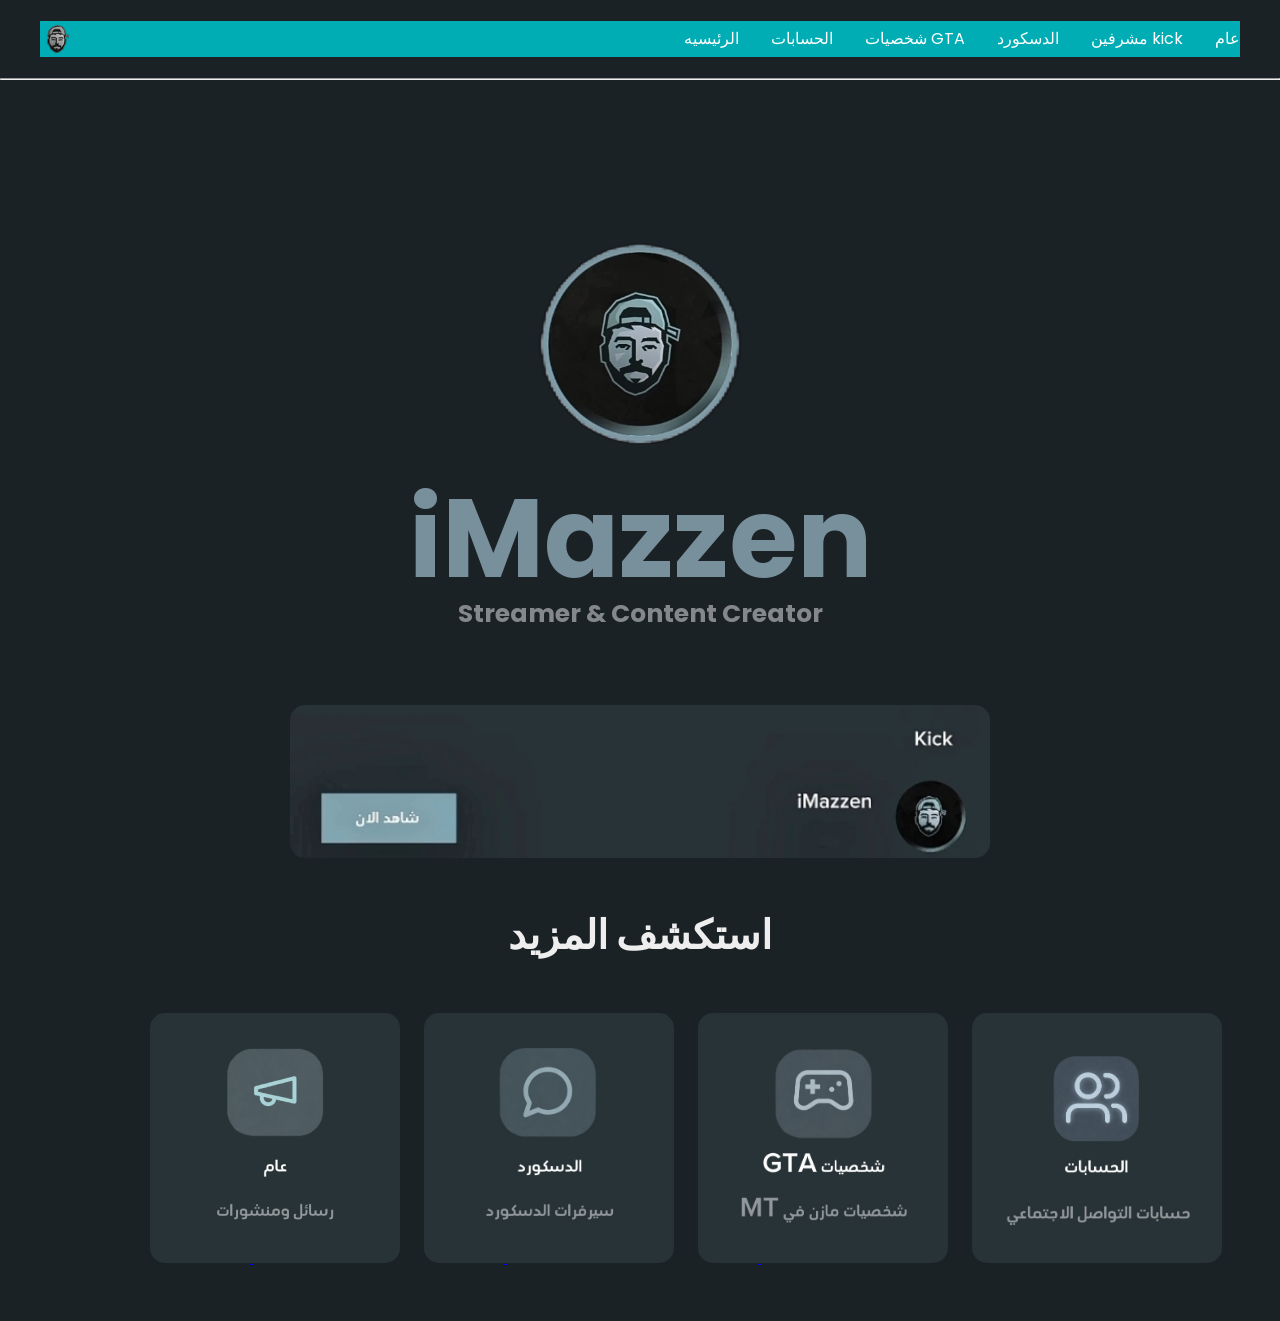
==== index.html @ 62f87ae2 "Add files via upload" ====
<!DOCTYPE html>
<html lang="en">
  <head>
    <meta charset="UTF-8" />
    <meta name="viewport" content="width=device-width, initial-scale=1.0" />
    <link rel="stylesheet" href="styles.css" />
    <title>iMazzen</title>
  </head>
  <body>
    <div class="container"></div>
    <header>
      <img src="images/hh.png" alt="MusaabK99 logo" />
      <nav class="navigation">
        <ul>
          <li><a href="index.html">الرئيسيه</a></li>
          <li><a href="mk.html">الحسابات</a></li>
          <li><a href="contactMe.html">شخصيات GTA</a></li>
          <li><a href="Des.html">الدسكورد</a></li>
          <li><a href="Mod.html">مشرفين kick</a></li>
          <li><a href="Aam.html">عام</a></li>
        </ul>
      </nav>
    </header>
    <hr />

   <section class="main" id="min">
        <div>
            <h2><br><span></span></h2>
            <h1 class="ii">iMazzen</h1>
            <h2 class="vv">Streamer & Content Creator</h2>
            <h3 class="ff">استكشف المزيد</h3>
            <img src="images/23.png" alt="hjn" class="rr">
            <div class="oo"></div>
            <a href="#projects" class="main-btn"></a>
            <div class="social-icons">
                <a href="#"><i class="fab fa-linkedin"></i></a>
                <a href="#"><i class="fab fa-twitter"></i></a>
                <a href="#"><i class="fab fa-nstagram"></i></a>
                <a href="#"><i class="fab fa-youtube"></i></a>
            </div>
        </div>
    </section>
<body style="height: 1300px;">
<section class="mm">
 <a href="https://kick.com/imazzen">
<img src="images/ty.jpg" alt="hhj" class="yu">
 </a>
<section class="ggg"></section>
 <a href="Aam.html">
<img src="images/i1.jpg" alt="hh" width="300" class="tu">
 </a>
   


  <a href="Des.html">
<img src="images/YY.jpg" alt="hh" width="300" class="RF" >
 </a>
   
  <a href="contactMe.html">
<img src="images/YT.jpg" alt="hh" width="300" class="TW">
 </a>

 <a href="mk.html">
<img src="images/قب.jpg" alt="hh" width="300" class="GG">
 </a>
  </section>
---- styles.css ----
@import url("https://fonts.googleapis.com/css2?family=Poppins:wght@700&display=swap");

* {
  margin: 0;
  padding: 0;
  box-sizing: border-box;
  font-family: "Poppins", serif;

}


.u5 {
   position: absolute;
  top: 888;
  left: 80%;
  transform: translateX(-50%);
  max-width: 100%;
  height: auto;
 margin-top: 5px;
  min-height: vh;
 top: 300px;
    height: auto;
    width: 400px;
    justify-content: flex-end;
}
.u5 {
  border-radius: 15px;
  transition: 0.3s;
}
.u5:hover{
  box-shadow: 0 0 15px #648ea3, 0 0 30px #6b9cb4;
}

.uu {
  position: absolute;
  top: 888;
  left: 50%;
  transform: translateX(-50%);
  max-width: 100%;
  height: auto;
 margin-top: 5px;
  min-height: vh;
 top: 300px;
    height: auto;
    width: 650px;
    left: 990px;
}
.uu {
  border-radius: 15px;
  transition: 0.3s;
}
.uu:hover{
  box-shadow: 0 0 15px #648ea3, 0 0 30px #6b9cb4;
}
.h51 {
  position: absolute;
  top: 888;
  left: 50%;
  transform: translateX(-50%);
  max-width: 100%;
  height: auto;
 margin-top: 5px;
  min-height: vh;
 top: 610px;
    height: auto;
    width: 400px;
    left: 250px;
}
.h51 {
  border-radius: 15px;
  transition: 0.3s;
}
.h51:hover{
  box-shadow: 0 0 15px #648ea3, 0 0 30px #6b9cb4;
}

.h81 {
  position: absolute;
  top: 888;
  left: 50%;
  transform: translateX(-50%);
  max-width: 100%;
  height: auto;
 margin-top: 5px;
  min-height: vh;
 top: 490px;
    height: auto;
    width: 400px;
    left: 250px;
}
.h81 {
  border-radius: 15px;
  transition: 0.3s;
}
.h81:hover{
  box-shadow: 0 0 15px #648ea3, 0 0 30px #6b9cb4;
}

.h41 {
  position: absolute;
  top: 888;
  left: 50%;
  transform: translateX(-50%);
  max-width: 100%;
  height: auto;
 margin-top: 5px;
  min-height: vh;
 top: 490px;
    height: auto;
    width: 400px;
    left: 675px;
}
.h41 {
  border-radius: 15px;
  transition: 0.3s;
}
.h41:hover{
  box-shadow: 0 0 15px #648ea3, 0 0 30px #6b9cb4;
}
.h101 {
  position: absolute;
  top: 888;
  left: 50%;
  transform: translateX(-50%);
  max-width: 100%;
  height: auto;
 margin-top: 5px;
  min-height: vh;
 top: 490px;
    height: auto;
    width: 400px;
    left: 1100px;
}
.h101 {
  border-radius: 15px;
  transition: 0.3s;
}
.h101:hover{
  box-shadow: 0 0 15px #648ea3, 0 0 30px #6b9cb4;
}
.h91 {
  position: absolute;
  top: 888;
  left: 50%;
  transform: translateX(-50%);
  max-width: 100%;
  height: auto;
 margin-top: 5px;
  min-height: vh;
 top: 250px;
    height: auto;
    width: 400px;
    left: 675px;
    
}
.h91 {
  border-radius: 15px;
  transition: 0.3s;
}
.h91:hover{
  box-shadow: 0 0 15px #648ea3, 0 0 30px #6b9cb4;
}


.h71 {
  position: absolute;
  top: 888;
  left: 50%;
  transform: translateX(-50%);
  max-width: 100%;
  height: auto;
 margin-top: 5px;
  min-height: vh;
 top: 370px;
    height: auto;
    width: 400px;
    left: 1100px;
}
.h71 {
  border-radius: 15px;
  transition: 0.3s;
}
.h71:hover{
  box-shadow: 0 0 15px #648ea3, 0 0 30px #6b9cb4;
}
.h61 {
  position: absolute;
  top: 888;
  left: 50%;
  transform: translateX(-50%);
  max-width: 100%;
  height: auto;
 margin-top: 5px;
  min-height: vh;
 top: 250px;
    height: auto;
    width: 400px;
    left: 1100px;
}
.h61 {
  border-radius: 15px;
  transition: 0.3s;
}
.h61:hover{
  box-shadow: 0 0 15px #648ea3, 0 0 30px #6b9cb4;
}

.h31 {
  position: absolute;
  top: 888;
  left: 50%;
  transform: translateX(-50%);
  max-width: 100%;
  height: auto;
 margin-top: 5px;
  min-height: vh;
 top: 370px;
    height: auto;
    width: 400px;
    left: 250px;
}
.h31 {
  border-radius: 15px;
  transition: 0.3s;
}
.h31:hover{
  box-shadow: 0 0 15px #648ea3, 0 0 30px #6b9cb4;
}


.h21 {
  position: absolute;
  top: 888;
  left: 50%;
  transform: translateX(-50%);
  max-width: 100%;
  height: auto;
 margin-top: 5px;
  min-height: vh;
 top: 370px;
    height: auto;
    width: 400px;
    left: 675px;
}
.h21 {
  border-radius: 15px;
  transition: 0.3s;
}
.h21:hover{
  box-shadow: 0 0 15px #648ea3, 0 0 30px #6b9cb4;
}

.h11 {
  position: absolute;
  top: 888;
  left: 50%;
  transform: translateX(-50%);
  max-width: 100%;
  height: auto;
 margin-top: 5px;
  min-height: vh;
 top:250px;
    height: auto;
    width: 400px;
    left: 250px;
    
}
.h11 {
  border-radius: 15px;
  transition: 0.3s;
}
.h11:hover{
  box-shadow: 0 0 15px #648ea3, 0 0 30px #6b9cb4;
}

.RF {
  max-width: 100%;
  height: auto;
 margin: 0 auto;
  min-height: vh;
    height: auto;
    width: 250px;
   transform: translateX(170px);

  
    
}
.RF {
  border-radius: 15px;
  transition: 0.3s;
}
.RF:hover{
  box-shadow: 0 0 15px #648ea3, 0 0 30px #6b9cb4;
}
.ggg {
  display: flex;
  flex-direction: column;
  align-items: center;
  gap: 20px;
}
.GG {
 max-width: 100%;
  height: auto;
 margin: 0 auto;
  min-height: vh;
    height: auto;
    width: 250px;
   transform: translateX(210px);
   margin-top: 880px;

  
}
.GG {
  border-radius: 15px;
  transition: 0.3s;
}
.GG:hover{
  box-shadow: 0 0 15px #648ea3, 0 0 30px #6b9cb4;
}

.TW {
   max-width: 100%;
  height: auto;
 margin: 0 auto;
  min-height: vh;

    height: auto;
    width: 250px;
   transform: translateX(190px);


}
.TW {
  border-radius: 15px;
  transition: 0.3s;
}
.TW:hover{
  box-shadow: 0 0 15px #648ea3, 0 0 30px #6b9cb4;
}
.tu {
 max-width: 100%;
  height: auto;
 margin: 0 auto;
  min-height: vh;
    height: auto;
    width: 250px;
   transform: translateX(150px);

  
}
.tu {
  border-radius: 15px;
  transition: 0.3s;
}
.tu:hover{
  box-shadow: 0 0 15px #648ea3, 0 0 30px #6b9cb4;
}
.yu {
  border-radius: 15px;
  transition: 0.3s;
}
.yu:hover{
  box-shadow: 0 0 15px #648ea3, 0 0 30px #6b9cb4;
}
.card {
  background: #000000b4;
  padding: -222px;
  border-radius: -666px;
  text-align: center;
  width: 900px;
}
.logo {
width: 90px;
height: 90px ;
border-radius: 15px;
margin-bottom: 20px;
}
h2 {
  color: #fafafa;
  font-size: 22px;
  margin-bottom: 20px;
}
.watch {
background: linear-gradient(45deg,#4400ff00,#6f8185);
padding: 12px 30px;
border-radius: 12px;
color: white;
transition-duration: none;
font-style: 16px;
display: inline-block;
transition: 0.3s;
}
.hero{
  background: url(images/77.jpg) no-repeat;
  background-size: cover;
}
body {
  background-color: #1B2226;
}
.rr{
  position: absolute;
  top: 148px;
  left: 50%;
  transform: translateX(-50%);
  max-width: 100%;
  height: auto;
}
.yu {
  position: absolute;
  top: 888;
  left: 50%;
  transform: translateX(-50%);
  max-width: 100%;
  height: auto;
 margin-top: 5px;
  min-height: vh;
 top: 700px;
    height: auto;
    width: 700px;
}
.vv {
  color: #eeeeee81;
 position: absolute;
  top: 888;
  left: 50%;
  transform: translateX(-50%);
  max-width: 100%;
  height: auto;
 margin-top: 5px;
  min-height: vh;
 top: 590px;
    height: auto;
    width: px;
    font-size: 25px;
}
.y2 {
  
  color: #eeeeeede;
 position: absolute;
  top: 888;
  left: 50%;
  transform: translateX(-50%);
  max-width: 100%;
  height: auto;
 margin-top: 5px;
  min-height: vh;
 top: 190px;
    height: auto;
    
    font-size: 25px;
}
.y1 {
 color: #78909c;
 position: absolute;
  top: 888;
  left: 50%;
  transform: translateX(-50%);
  max-width: 100%;
  height: auto;
 margin-top: 5px;
  min-height: vh;
 top: 90px;
    height: auto;
    
    font-size: 80px;
}
.ff {
 color: #eeeeee;
 position: absolute;
  top: 888;
  left: 50%;
  transform: translateX(-50%);
  max-width: 100%;
  height: auto;
 margin-top: 5px;
  min-height: vh;
 top: 900px;
    height: auto;
    width: px;
    font-size: 40px;
}
.ii {
  color: #78909c;
 position: absolute;
  top: 888;
  left: 50%;
  transform: translateX(-50%);
  max-width: 100%;
  height: auto;
 margin-top: 5px;
  min-height: vh;
 top: 450px;
    height: auto;
    width: px;
    font-size: 111px;
}
.rr{
  position: absolute;
  top: 148px;
  left: 50%;
  transform: translateX(-50%);
  max-width: 100%;
  height: auto;

}
.rt {
  margin-top: -1240px;
  color: #eeeeee;
  top: 50%;
  left: 50%;
 
  position: relative;
}
.Aam.html {
  width:400px;
}

header {
  background-color: #00adb5;
 display: flex;
 justify-content: space-between;
 align-items: center;
 margin: 1.3rem auto;
 max-width: 1200px;
 z-index: 999;
 
}
 
 
.navigation ul {
    display: flex;
    list-style-type: none;
    gap: 2rem;
  display: flex;
  list-style-type: none;
  gap: 2rem;

}

.navigation a {
    text-decoration: none;
    color: #ffffff;
  text-decoration: none;
  color: #ffffff;

}

.navigation a:hover{
    color: #6b9cb4;
.navigation a:hover{
    color: #6b9cb4;
    {

.rr {
 margin-top: 5px;
  min-height: vh;
 top: 20px;
    height: auto;
    width: 1200px;
}
.main {
  
   
    
   
    display: flex;
    align-items: center;
  
    background-size: cover;
    
    background-attachment: fixed;
}

.navigation {
  position: fixed;
  top: 0;
  left: 0;
  width: 100%;
  background-color: #111;
  padding: 12px 0;
  z-index: 999;
  }
 
header {
  background-color: #00adb5;
  display: flex;
  justify-content: space-between;
  align-items: center;
  margin: 2rem auto;
  max-width: 1200px;
}
.navigation ul {
  display: flex;
  list-style-type: none;
  gap: 2rem;
}

.navigation a {
  text-decoration: none;
  color: #ffffff;
}

.navigation a:hover {
  color: #78909c;
}

.hr {
  opacity: 10%;
}

.hero {
  display: flex;
  justify-content: space-between;
  align-items: center;
  margin: 5rem auto;
  max-width: 1200px;
}
.arrow {
  position: absolute;
  transform: translateX(-5.5rem) translateY(1.5rem);
}

.heroSub {
  display: flex;
  flex-direction: column;
  gap: 0.5rem;
}

.name {
  font-size: 3rem;
  color: #eeeeee;
}

.title {
  font-size: 4rem;
  color: #00adb5;
}
.heroBtns {
  display: flex;
  gap: 1rem;
  margin-top: 1.5rem;
}
.hireMe {
  background-color: #00adb5;
  color: #eeeeee;
  border-radius: 24px;
  text-decoration: none;
  padding: 0.5rem 1.5rem;
  text-shadow: 0px 4px 4px rgba(0, 0, 0, 0.5);
}
.cv {
  background-color: rgba(57, 62, 70, 0.75);
  color: #eeeeee;
  border-radius: 24px;
  text-decoration: none;
  padding: 0.5rem 1.5rem;
  text-shadow: 0px 4px 4px rgba(0, 0, 0, 0.5);
  display: flex;
  align-items: center;
  gap: 0.5rem;
  backdrop-filter: blur(4px);
}

.aboutMe {
  display: flex;
  justify-content: space-between;
  align-items: center;
  margin: 5rem auto;
  max-width: 1200px;
  gap: 10rem;
}
.textContainer {
  display: flex;
  flex-direction: column;
}
.textTitle {
  display: flex;
  align-items: center;
  gap: 5px;
  font-size: 2rem;
}
.aboutName {
  color: #eeeeee;
}
.aboutTitle {
  color: #00adb5;
}
.aboutMeParagraf {
  text-align: justify;
  color: rgba(238, 238, 238, 0.75);
}

.works {
  background-image: url("assets/svg/background.svg");
  padding: 10rem 10rem;
  margin: 5rem 0rem;
}
.worksContainer {
  display: flex;
  flex-direction: column;
  justify-content: space-around;
  align-items: left;
  margin: 5rem auto;
  max-width: 1200px;
}

.projectTitle {
  display: flex;
  align-items: center;
  justify-content: left;
  gap: 5px;
  font-size: 2rem;
}
.works ul {
  display: flex;
  list-style-type: none;
  align-items: center;
  justify-content: space-between;
}
.works li {
  border-radius: 16px;
  background-color: rgba(57, 62, 70, 0.5);
  backdrop-filter: blur(4px);
  padding: 1rem 4rem;
}
.works li img {
  width: 200px;
  height: 200px;
  object-fit: contain;
  transition: transform 0.2s;
}
.works li :hover {
  transform: scale(1.5);
}

.contactContainer {
  display: flex;
  flex-direction: column;
  align-items: center;
  justify-content: space-around;
  gap: 2rem;
  margin: 2rem auto;
  max-width: 1200px;
}
.contactTitle {
  display: flex;
  align-items: center;
  justify-content: center;
  gap: 5px;
  margin-bottom: 10px;
  font-size: 2rem;
}
.contact {
  display: flex;
  align-items: center;
  justify-content: center;
  margin-right: 5rem;
  gap: 20rem;
}
.contact h3,
.contact a {
  color: #eeeeee;
  text-decoration: none;
}
.emailAndPhone {
  display: flex;
  align-items: center;
  justify-content: center;
  gap: 5px;
}

.socialMedia {
  display: flex;
  align-items: center;
  justify-content: center;
  gap: 3rem;
}
.socialMedia a {
  display: flex;
  align-items: center;
  justify-content: center;
  border-radius: 50px;
  background-color: rgba(57, 62, 70, 0.5);
  backdrop-filter: blur(4px);
  padding: 1rem;
}
.socialMedia img {
  width: 24px;
  height: 24px;
}

footer {
  color: #eeeeee;
  padding: 2rem;
  text-align: center;
}


@media (max-width:1023px){


  .uu {
  position: absolute;
  top: 888;
  left: 100%;
  transform: translateX(-50%);
  max-width: 100%;
  height: auto;
 margin-top: 5px;
  min-height: vh;
 top: 300px;
    height: auto;
    width: 80px;
    left: 1111px;
}
.uu {
  border-radius: 15px;
  transition: 0.3s;
}
.uu:hover{
  box-shadow: 0 0 15px #648ea3, 0 0 30px #6b9cb4;
}

}
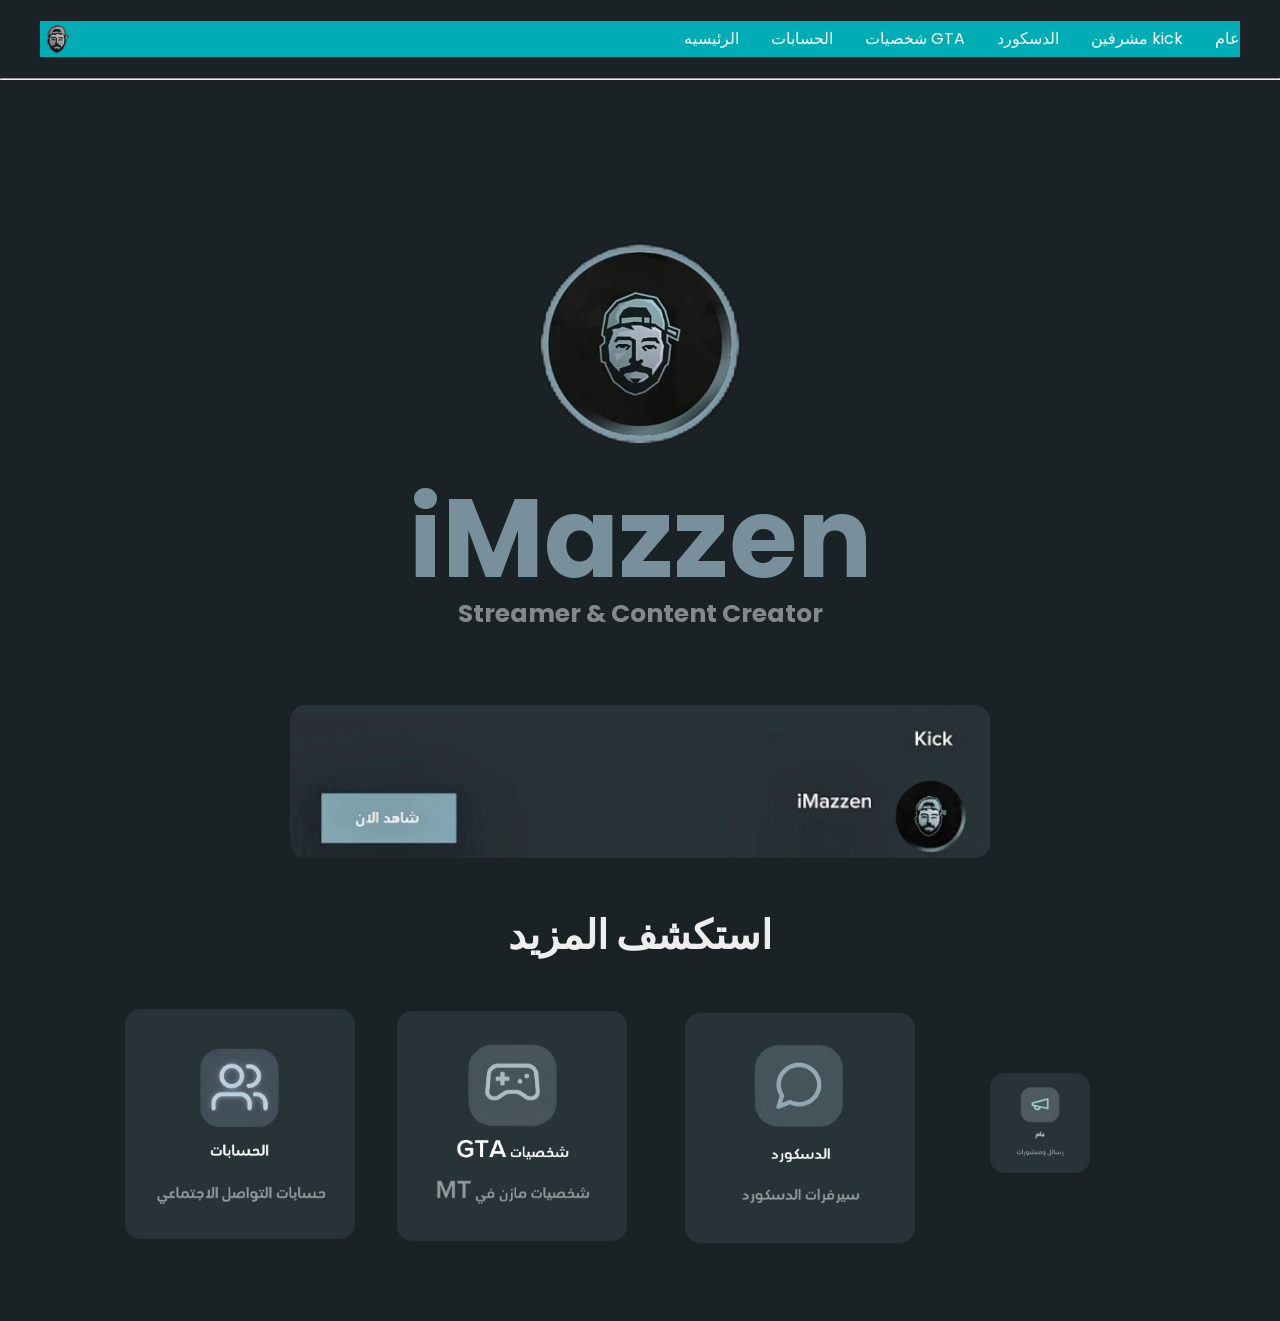
==== commit 4954eae1: "dfg" ====
--- a/index.html
+++ b/index.html
@@ -45,7 +45,7 @@
  <a href="https://kick.com/imazzen">
 <img src="images/ty.jpg" alt="hhj" class="yu">
  </a>
-<section class="ggg"></section>
+
  <a href="Aam.html">
 <img src="images/i1.jpg" alt="hh" width="300" class="tu">
  </a>
@@ -63,5 +63,5 @@
  <a href="mk.html">
 <img src="images/قب.jpg" alt="hh" width="300" class="GG">
  </a>
-  </section>
+
    
--- a/styles.css
+++ b/styles.css
@@ -274,16 +274,13 @@
 }
 
 .RF {
-  max-width: 100%;
-  height: auto;
- margin: 0 auto;
-  min-height: vh;
-    height: auto;
-    width: 250px;
-   transform: translateX(170px);
-
-  
-    
+ display: flex;
+ justify-content: space-between;
+ align-items: center;
+ margin: -70rem auto;
+ max-width: 500px;
+  width: 230px;
+  transform: translateX(10rem);
 }
 .RF {
   border-radius: 15px;
@@ -299,16 +296,13 @@
   gap: 20px;
 }
 .GG {
- max-width: 100%;
-  height: auto;
- margin: 0 auto;
-  min-height: vh;
-    height: auto;
-    width: 250px;
-   transform: translateX(210px);
-   margin-top: 880px;
-
-  
+ display: flex;
+ justify-content: space-between;
+ align-items: center;
+ margin: -70rem auto;
+ max-width: 500px;
+  width: 230px;
+  transform: translateX(-25rem);
 }
 .GG {
   border-radius: 15px;
@@ -319,15 +313,13 @@
 }
 
 .TW {
-   max-width: 100%;
-  height: auto;
- margin: 0 auto;
-  min-height: vh;
-
-    height: auto;
-    width: 250px;
-   transform: translateX(190px);
-
+  display: flex;
+ justify-content: space-between;
+ align-items: center;
+ margin: 55.5rem auto;
+ max-width: px;
+  width: 230px;
+  transform: translateX(-8rem);
 
 }
 .TW {
@@ -338,13 +330,13 @@
   box-shadow: 0 0 15px #648ea3, 0 0 30px #6b9cb4;
 }
 .tu {
- max-width: 100%;
-  height: auto;
- margin: 0 auto;
-  min-height: vh;
-    height: auto;
-    width: 250px;
-   transform: translateX(150px);
+ display: flex;
+ justify-content: space-between;
+ align-items: center;
+ margin: 60rem auto;
+ max-width: 100px;
+  width: 300px;
+  transform: translateX(25rem);
 
   
 }
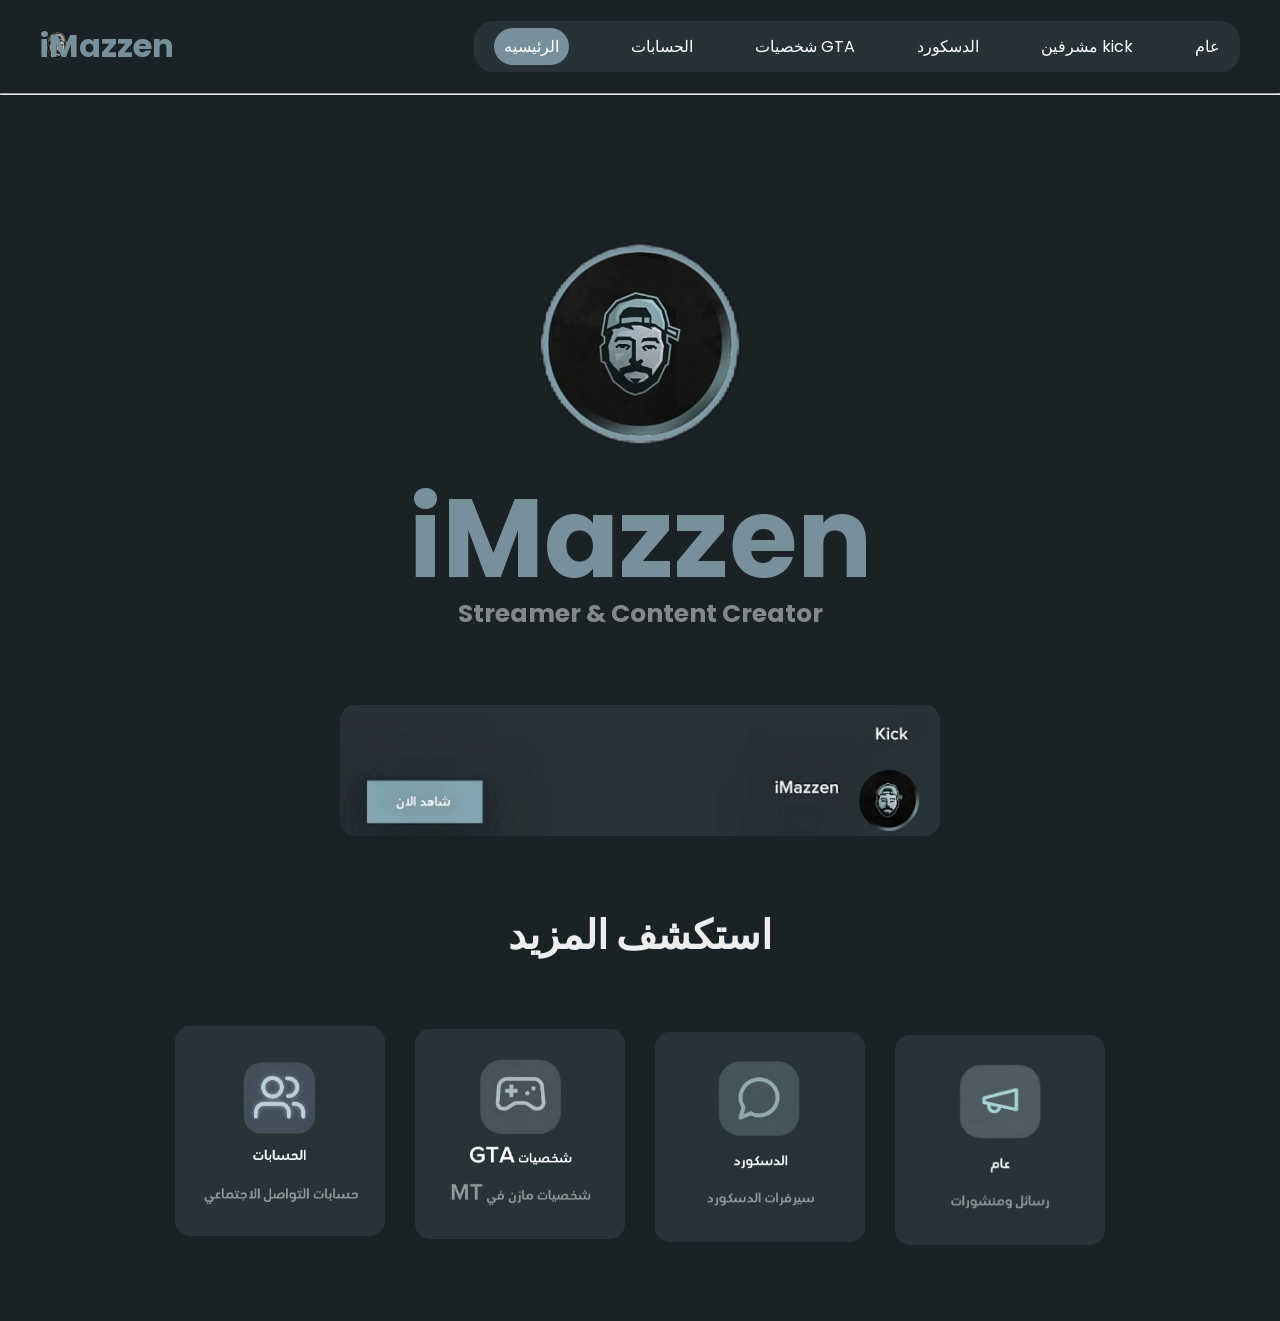
==== commit 2d24efaf: "Add files via upload" ====
--- a/index.html
+++ b/index.html
@@ -10,9 +10,11 @@
     <div class="container"></div>
     <header>
       <img src="images/hh.png" alt="MusaabK99 logo" />
+      <h1 class="ytt">iMazzen</h1>
+      
       <nav class="navigation">
         <ul>
-          <li><a href="index.html">الرئيسيه</a></li>
+          <li><a href ="index.html" class="active">الرئيسيه</a></li>
           <li><a href="mk.html">الحسابات</a></li>
           <li><a href="contactMe.html">شخصيات GTA</a></li>
           <li><a href="Des.html">الدسكورد</a></li>
--- a/styles.css
+++ b/styles.css
@@ -7,8 +7,55 @@
   font-family: "Poppins", serif;
 
 }
-
-
+.image-wrapper {
+  display: inline-block;
+  position: relative;
+  margin: 10px;
+}
+.ytt {
+color: #78909c;
+transform: translateX(-10.5rem);
+}
+
+nav {
+  display: flex;
+  gap: 0;
+  background-color: #263238;
+border-radius: 20px;
+overflow: hidden;
+padding: 7px 5px;
+}
+nav a:hover {
+  background-color: #78909c5e;
+  border-radius: 4px;
+   border-radius: 20px;
+    padding: 7px 10px;
+}
+ .active {
+  background-color: #78909c;
+  color: #00aaff;
+  border-radius: 20px;
+  padding: 7px 10px;
+}
+
+::-webkit-scrollbar {
+  width: 7px;
+}
+::-webkit-scrollbar-track {
+  background: #ffffff00;
+}
+header  ul li {
+  padding: 6px 15px;
+}
+header ul li a :hover{
+  background: #fff;
+  color: #ffffff;
+}
+
+::-webkit-scrollbar-thumb {
+  background: #78909c;
+  border-radius: 10px;
+}
 .u5 {
    position: absolute;
   top: 888;
@@ -32,18 +79,13 @@
 }
 
 .uu {
-  position: absolute;
-  top: 888;
-  left: 50%;
-  transform: translateX(-50%);
-  max-width: 100%;
-  height: auto;
- margin-top: 5px;
-  min-height: vh;
- top: 300px;
-    height: auto;
-    width: 650px;
-    left: 990px;
+ display: flex;
+ justify-content: space-between;
+ align-items: center;
+ margin: 12rem auto;
+ max-width: 750px;
+  width: 1500rem;
+ 
 }
 .uu {
   border-radius: 15px;
@@ -52,19 +94,35 @@
 .uu:hover{
   box-shadow: 0 0 15px #648ea3, 0 0 30px #6b9cb4;
 }
+
+.EE {
+ display: flex;
+ justify-content: space-between;
+ align-items: center;
+ margin: 12rem auto;
+ max-width: 400px;
+  width: 150rem;
+ 
+}
+.EE {
+  border-radius: 15px;
+  transition: 0.3s;
+}
+.EE:hover{
+  box-shadow: 0 0 15px #648ea3, 0 0 30px #6b9cb4;
+}
 .h51 {
-  position: absolute;
-  top: 888;
-  left: 50%;
-  transform: translateX(-50%);
-  max-width: 100%;
-  height: auto;
- margin-top: 5px;
-  min-height: vh;
- top: 610px;
-    height: auto;
-    width: 400px;
-    left: 250px;
+   position: absolute;
+  top: 888;
+  left: 250px;
+  transform: translateX(-27%);
+  max-width: 100%;
+  height: auto;
+ margin-top: 5px;
+  min-height: vh;
+ top: 630px;
+    height: auto;
+    width: 400px;
 }
 .h51 {
   border-radius: 15px;
@@ -75,18 +133,17 @@
 }
 
 .h81 {
-  position: absolute;
-  top: 888;
-  left: 50%;
-  transform: translateX(-50%);
-  max-width: 100%;
-  height: auto;
- margin-top: 5px;
-  min-height: vh;
- top: 490px;
-    height: auto;
-    width: 400px;
-    left: 250px;
+   position: absolute;
+  top: 888;
+  left: 250px;
+  transform: translateX(-27%);
+  max-width: 100%;
+  height: auto;
+ margin-top: 5px;
+  min-height: vh;
+ top: 510px;
+    height: auto;
+    width: 400px;
 }
 .h81 {
   border-radius: 15px;
@@ -97,18 +154,17 @@
 }
 
 .h41 {
-  position: absolute;
-  top: 888;
-  left: 50%;
-  transform: translateX(-50%);
-  max-width: 100%;
-  height: auto;
- margin-top: 5px;
-  min-height: vh;
- top: 490px;
-    height: auto;
-    width: 400px;
-    left: 675px;
+ position: absolute;
+  top: 888;
+  left: 50%;
+  transform: translateX(-50%);
+  max-width: 100%;
+  height: auto;
+ margin-top: 5px;
+  min-height: vh;
+ top: 510px;
+    height: auto;
+    width: 400px;
 }
 .h41 {
   border-radius: 15px;
@@ -118,18 +174,17 @@
   box-shadow: 0 0 15px #648ea3, 0 0 30px #6b9cb4;
 }
 .h101 {
-  position: absolute;
-  top: 888;
-  left: 50%;
-  transform: translateX(-50%);
-  max-width: 100%;
-  height: auto;
- margin-top: 5px;
-  min-height: vh;
- top: 490px;
-    height: auto;
-    width: 400px;
-    left: 1100px;
+     position: absolute;
+  top: 888;
+  left: 50%;
+  transform: translateX(55%);
+  max-width: 100%;
+  height: auto;
+ margin-top: 5px;
+  min-height: vh;
+ top: 510px;
+    height: auto;
+    width: 400px;
 }
 .h101 {
   border-radius: 15px;
@@ -139,19 +194,17 @@
   box-shadow: 0 0 15px #648ea3, 0 0 30px #6b9cb4;
 }
 .h91 {
-  position: absolute;
-  top: 888;
-  left: 50%;
-  transform: translateX(-50%);
-  max-width: 100%;
-  height: auto;
- margin-top: 5px;
-  min-height: vh;
- top: 250px;
-    height: auto;
-    width: 400px;
-    left: 675px;
-    
+ position: absolute;
+  top: 888;
+  left: 50%;
+  transform: translateX(-50%);
+  max-width: 100%;
+  height: auto;
+ margin-top: 5px;
+  min-height: vh;
+ top: 270px;
+    height: auto;
+    width: 400px;
 }
 .h91 {
   border-radius: 15px;
@@ -163,18 +216,17 @@
 
 
 .h71 {
-  position: absolute;
-  top: 888;
-  left: 50%;
-  transform: translateX(-50%);
-  max-width: 100%;
-  height: auto;
- margin-top: 5px;
-  min-height: vh;
- top: 370px;
-    height: auto;
-    width: 400px;
-    left: 1100px;
+ position: absolute;
+  top: 888;
+  left: 50%;
+  transform: translateX(55%);
+  max-width: 100%;
+  height: auto;
+ margin-top: 5px;
+  min-height: vh;
+ top: 273px;
+    height: auto;
+    width: 400px;
 }
 .h71 {
   border-radius: 15px;
@@ -184,18 +236,17 @@
   box-shadow: 0 0 15px #648ea3, 0 0 30px #6b9cb4;
 }
 .h61 {
-  position: absolute;
-  top: 888;
-  left: 50%;
-  transform: translateX(-50%);
-  max-width: 100%;
-  height: auto;
- margin-top: 5px;
-  min-height: vh;
- top: 250px;
-    height: auto;
-    width: 400px;
-    left: 1100px;
+   position: absolute;
+  top: 888;
+  left: 50%;
+  transform: translateX(55%);
+  max-width: 100%;
+  height: auto;
+ margin-top: 5px;
+  min-height: vh;
+ top: 390px;
+    height: auto;
+    width: 400px;
 }
 .h61 {
   border-radius: 15px;
@@ -208,16 +259,15 @@
 .h31 {
   position: absolute;
   top: 888;
-  left: 50%;
-  transform: translateX(-50%);
-  max-width: 100%;
-  height: auto;
- margin-top: 5px;
-  min-height: vh;
- top: 370px;
-    height: auto;
-    width: 400px;
-    left: 250px;
+  left: 250px;
+  transform: translateX(-27%);
+  max-width: 100%;
+  height: auto;
+ margin-top: 5px;
+  min-height: vh;
+ top: 390px;
+    height: auto;
+    width: 400px;
 }
 .h31 {
   border-radius: 15px;
@@ -229,18 +279,17 @@
 
 
 .h21 {
-  position: absolute;
-  top: 888;
-  left: 50%;
-  transform: translateX(-50%);
-  max-width: 100%;
-  height: auto;
- margin-top: 5px;
-  min-height: vh;
- top: 370px;
-    height: auto;
-    width: 400px;
-    left: 675px;
+position: absolute;
+  top: 888;
+  left: 50%;
+  transform: translateX(-50%);
+  max-width: 100%;
+  height: auto;
+ margin-top: 5px;
+  min-height: vh;
+ top: 390px;
+    height: auto;
+    width: 400px;
 }
 .h21 {
   border-radius: 15px;
@@ -251,18 +300,17 @@
 }
 
 .h11 {
-  position: absolute;
-  top: 888;
-  left: 50%;
-  transform: translateX(-50%);
-  max-width: 100%;
-  height: auto;
- margin-top: 5px;
-  min-height: vh;
- top:250px;
-    height: auto;
-    width: 400px;
-    left: 250px;
+ position: absolute;
+  top: 888;
+  left: 250px;
+  transform: translateX(-27%);
+  max-width: 100%;
+  height: auto;
+ margin-top: 5px;
+  min-height: vh;
+ top: 270px;
+    height: auto;
+    width: 400px;
     
 }
 .h11 {
@@ -279,8 +327,8 @@
  align-items: center;
  margin: -70rem auto;
  max-width: 500px;
-  width: 230px;
-  transform: translateX(10rem);
+  width: 210px;
+  transform: translateX(7.5rem);
 }
 .RF {
   border-radius: 15px;
@@ -301,8 +349,8 @@
  align-items: center;
  margin: -70rem auto;
  max-width: 500px;
-  width: 230px;
-  transform: translateX(-25rem);
+  width: 210px;
+  transform: translateX(-22.5rem);
 }
 .GG {
   border-radius: 15px;
@@ -316,10 +364,10 @@
   display: flex;
  justify-content: space-between;
  align-items: center;
- margin: 55.5rem auto;
+ margin: 56.7rem auto;
  max-width: px;
-  width: 230px;
-  transform: translateX(-8rem);
+  width: 210px;
+  transform: translateX(-7.5rem);
 
 }
 .TW {
@@ -330,13 +378,14 @@
   box-shadow: 0 0 15px #648ea3, 0 0 30px #6b9cb4;
 }
 .tu {
- display: flex;
+  display: flex;
  justify-content: space-between;
  align-items: center;
- margin: 60rem auto;
- max-width: 100px;
-  width: 300px;
-  transform: translateX(25rem);
+ margin: 56.7rem auto;
+ max-width: px;
+  width: 210px;
+  transform: translateX(22.5rem);
+
 
   
 }
@@ -408,7 +457,7 @@
   min-height: vh;
  top: 700px;
     height: auto;
-    width: 700px;
+    width: 600px;
 }
 .vv {
   color: #eeeeee81;
@@ -508,7 +557,7 @@
 }
 
 header {
-  background-color: #00adb5;
+
  display: flex;
  justify-content: space-between;
  align-items: center;
@@ -538,7 +587,7 @@
 }
 
 .navigation a:hover{
-    color: #6b9cb4;
+    color: #ffffff;
 .navigation a:hover{
     color: #6b9cb4;
     {
@@ -581,6 +630,13 @@
   margin: 2rem auto;
   max-width: 1200px;
 }
+header ul li am{
+  padding: 6px 15px;
+}
+header ul li a :hover{
+  background: #fff;
+  color: #00adb5;
+}
 .navigation ul {
   display: flex;
   list-style-type: none;
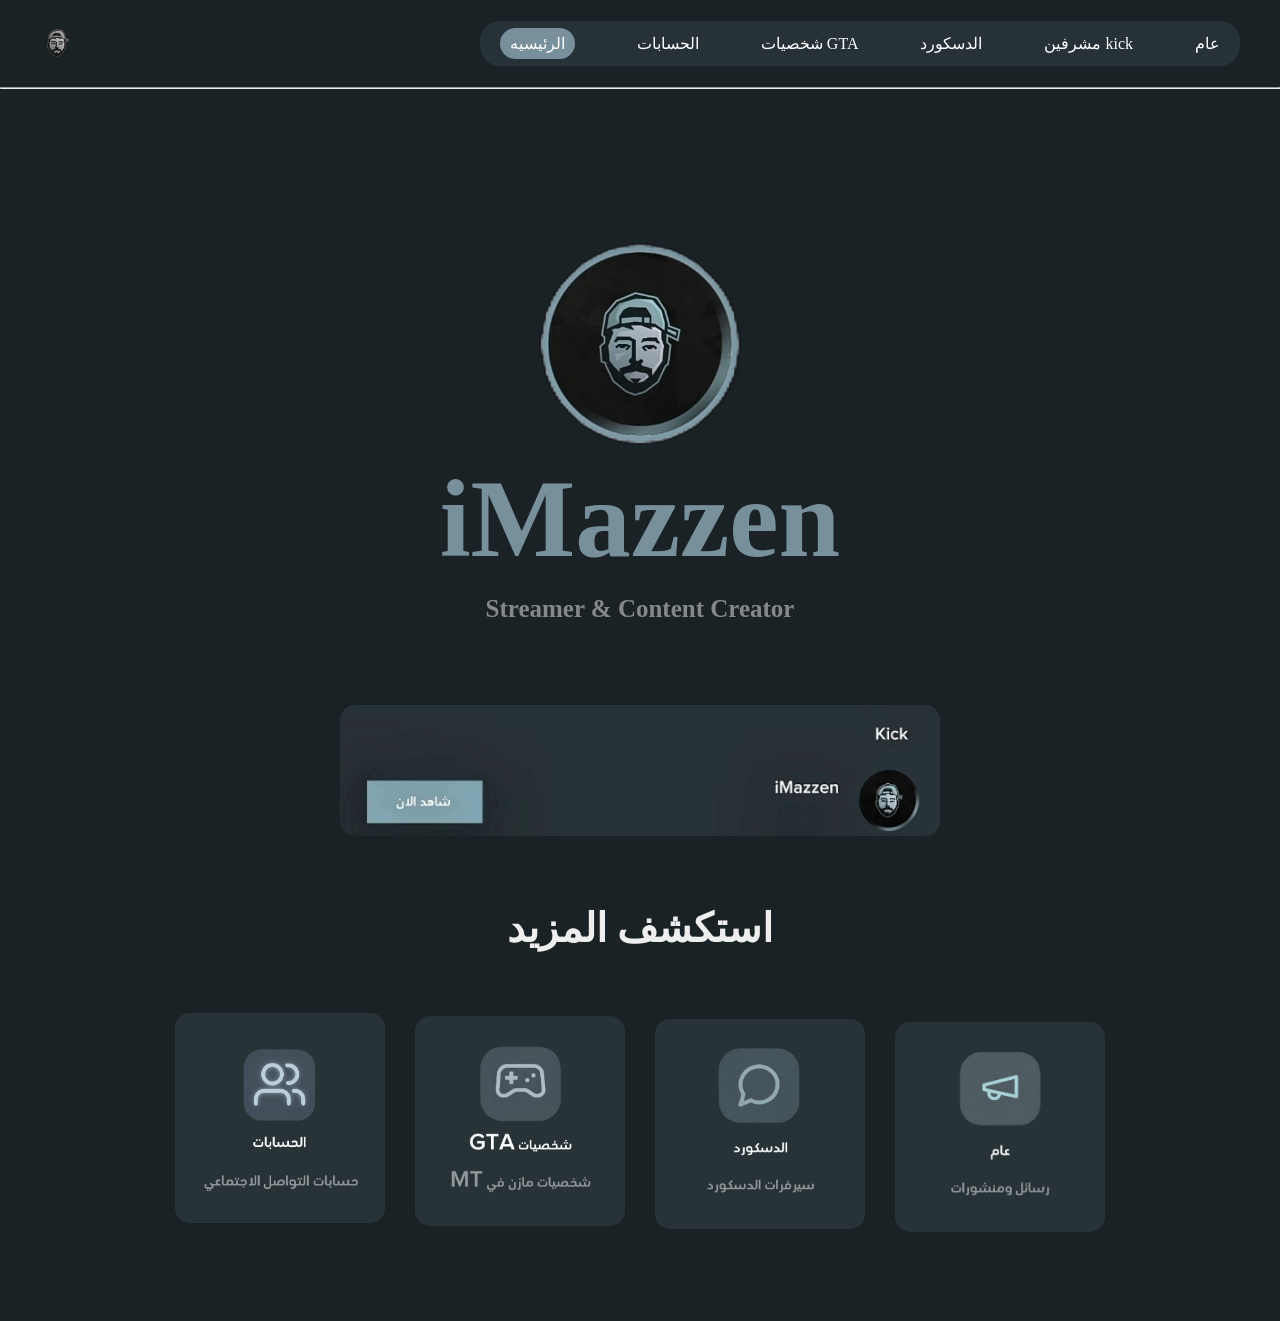
==== commit e0cf8f9c: "Add files via upload" ====
--- a/index.html
+++ b/index.html
@@ -2,7 +2,7 @@
 <html lang="en">
   <head>
     <meta charset="UTF-8" />
-    <meta name="viewport" content="width=device-width, initial-scale=1.0" />
+    
     <link rel="stylesheet" href="styles.css" />
     <title>iMazzen</title>
   </head>
@@ -10,7 +10,7 @@
     <div class="container"></div>
     <header>
       <img src="images/hh.png" alt="MusaabK99 logo" />
-      <h1 class="ytt">iMazzen</h1>
+      <meta name="viewport" content="width=device-width, initial-scale=1.0" />
       
       <nav class="navigation">
         <ul>
--- a/styles.css
+++ b/styles.css
@@ -1,4 +1,4 @@
-@import url("https://fonts.googleapis.com/css2?family=Poppins:wght@700&display=swap");
+@import url('https://fonts.googleapis.com/css2?family=Open+Sans:ital,wght@0,300..800;1,300..800&display=swap');
 
 * {
   margin: 0;
@@ -7,6 +7,7 @@
   font-family: "Poppins", serif;
 
 }
+
 .image-wrapper {
   display: inline-block;
   position: relative;
@@ -33,7 +34,7 @@
 }
  .active {
   background-color: #78909c;
-  color: #00aaff;
+  color: #78909c;
   border-radius: 20px;
   padding: 7px 10px;
 }
@@ -43,12 +44,77 @@
 }
 ::-webkit-scrollbar-track {
   background: #ffffff00;
-}
+}.header {
+    padding: 0 3rem;
+    position: relative;
+  }
+
+  .humburger {
+    display: block;
+    cursor: pointer;
+    font-size: 25px;
+    width: 45px;
+    height: 45px;
+    position: relative;
+  }
+
+  .humburger i {
+    position: absolute;
+    inset: 0;
+    /* left: 0;
+    top: 0;
+    bottom: 0;
+    right: 0; */
+    margin: auto;
+    width: max-content;
+    height: max-content;
+    opacity: 0;
+    transition: 0.3s ease;
+  }
+
+  .humburger i.active {
+    opacity: 1;
+    transform: rotate(180deg);
+  }
+
+  .navbar {
+    position: absolute;
+    background-color: #333;
+    top: 80px;
+    left: 0;
+    width: 100%;
+    padding: 0 3rem;
+    opacity: 0;
+    transition: 0.3s ease;
+  }
+
+  .navbar.active {
+    opacity: 1;
+  }
+
+  .navbar ul {
+    display: block;
+  }
+
+  .navbar ul li {
+    margin: 20px 0;
+    border-bottom: 1px solid #a4a4a4;
+    padding-bottom: 10px;
+  }
+
+  .navbar ul li:last-child {
+    border-bottom: none;
+  }
+
+  .navbar ul li a {
+    margin: 0;
+  }
+
 header  ul li {
   padding: 6px 15px;
 }
 header ul li a :hover{
-  background: #fff;
+  background: #ffffff;
   color: #ffffff;
 }
 
@@ -303,7 +369,7 @@
  position: absolute;
   top: 888;
   left: 250px;
-  transform: translateX(-27%);
+  transform: translateX(-50%);
   max-width: 100%;
   height: auto;
  margin-top: 5px;
@@ -842,12 +908,7 @@
   padding: 2rem;
   text-align: center;
 }
-
-
-@media (max-width:1023px){
-
-
-  .uu {
+ .uu {
   position: absolute;
   top: 888;
   left: 100%;
@@ -869,4 +930,9 @@
   box-shadow: 0 0 15px #648ea3, 0 0 30px #6b9cb4;
 }
 
+
+@media script and (max-width: 900px) {
+  body {
+    background: #ff0000;
+  }
 }
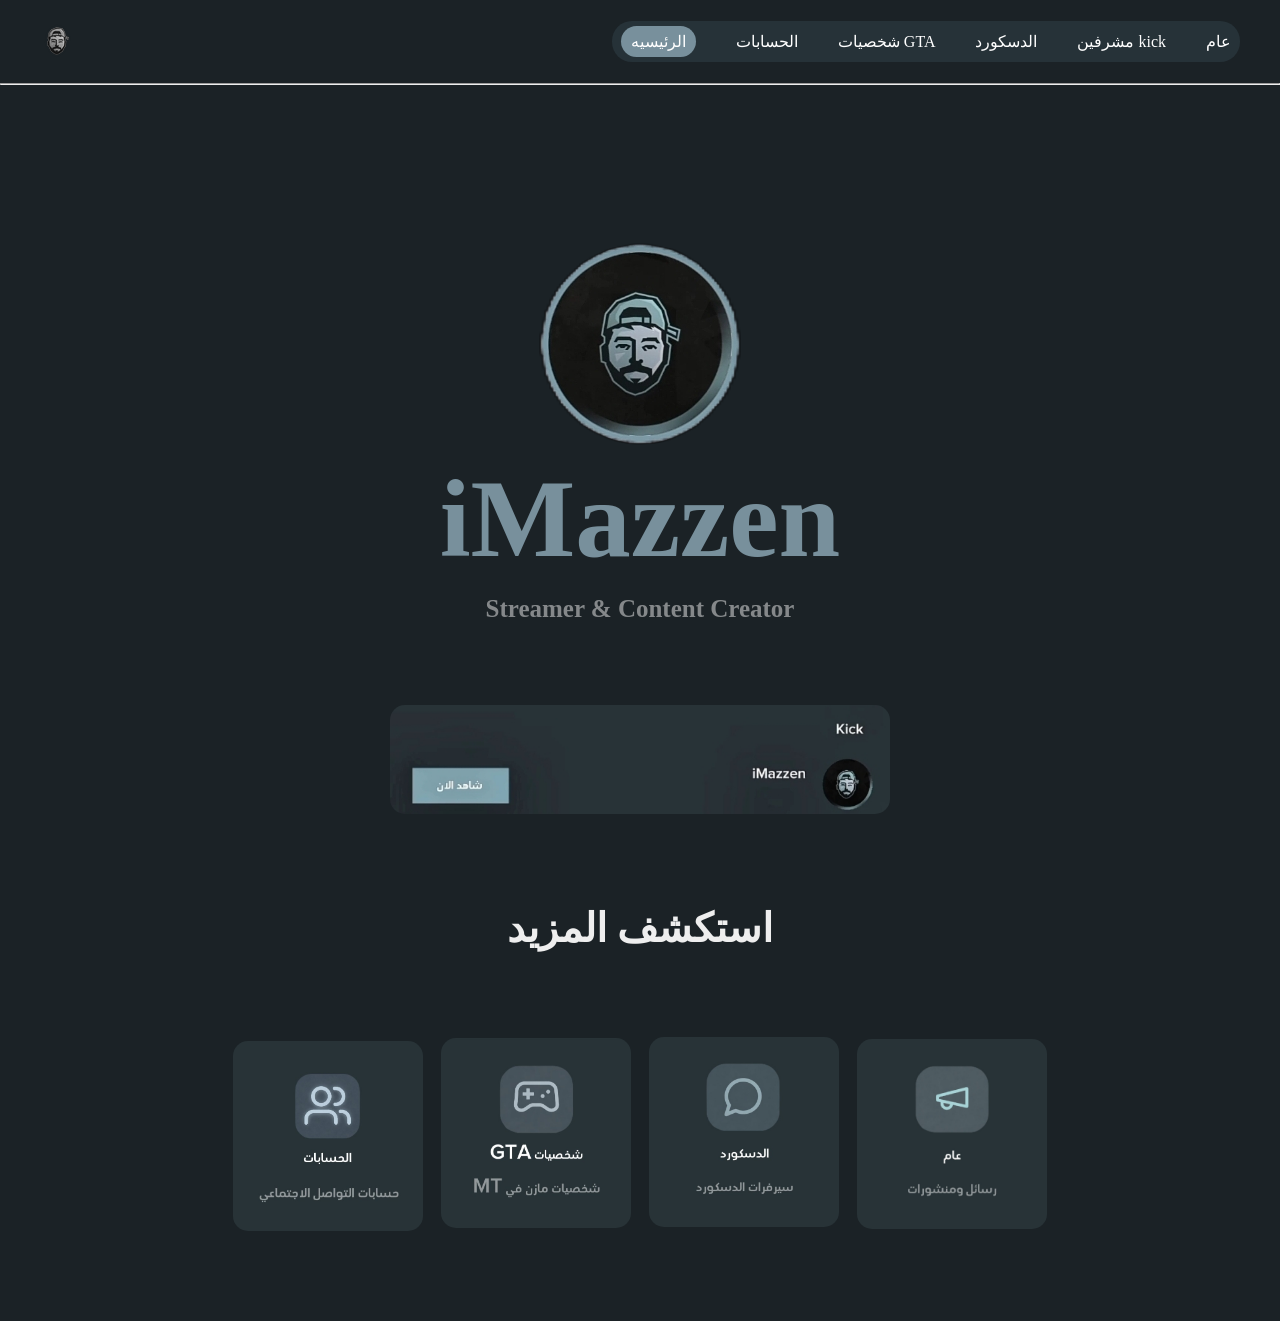
==== commit 2931cb86: "Add files via upload" ====
--- a/index.html
+++ b/index.html
@@ -2,7 +2,7 @@
 <html lang="en">
   <head>
     <meta charset="UTF-8" />
-    
+    <link rel="icon" type="images/hh.png" href="images/22.png">
     <link rel="stylesheet" href="styles.css" />
     <title>iMazzen</title>
   </head>
--- a/styles.css
+++ b/styles.css
@@ -111,7 +111,7 @@
   }
 
 header  ul li {
-  padding: 6px 15px;
+  padding: 4px 4px;
 }
 header ul li a :hover{
   background: #ffffff;
@@ -149,8 +149,8 @@
  justify-content: space-between;
  align-items: center;
  margin: 12rem auto;
- max-width: 750px;
-  width: 1500rem;
+ max-width: 600px;
+  width: 1000rem;
  
 }
 .uu {
@@ -178,17 +178,18 @@
   box-shadow: 0 0 15px #648ea3, 0 0 30px #6b9cb4;
 }
 .h51 {
-   position: absolute;
-  top: 888;
-  left: 250px;
-  transform: translateX(-27%);
-  max-width: 100%;
-  height: auto;
- margin-top: 5px;
-  min-height: vh;
- top: 630px;
-    height: auto;
-    width: 400px;
+  position: absolute;
+  top: 888;
+  left: 50%;
+  transform: translateX(-50%);
+  max-width: 100%;
+  height: auto;
+ margin-top: 5px;
+  min-height: vh;
+ top: 750px;
+    height: auto;
+    width: 400px;
+ 
 }
 .h51 {
   border-radius: 15px;
@@ -199,15 +200,15 @@
 }
 
 .h81 {
-   position: absolute;
-  top: 888;
-  left: 250px;
-  transform: translateX(-27%);
-  max-width: 100%;
-  height: auto;
- margin-top: 5px;
-  min-height: vh;
- top: 510px;
+  position: absolute;
+  top: 888;
+  left: 50%;
+  transform: translateX(-50%);
+  max-width: 100%;
+  height: auto;
+ margin-top: 5px;
+  min-height: vh;
+ top: 1230px;
     height: auto;
     width: 400px;
 }
@@ -240,15 +241,15 @@
   box-shadow: 0 0 15px #648ea3, 0 0 30px #6b9cb4;
 }
 .h101 {
-     position: absolute;
-  top: 888;
-  left: 50%;
-  transform: translateX(55%);
-  max-width: 100%;
-  height: auto;
- margin-top: 5px;
-  min-height: vh;
- top: 510px;
+ position: absolute;
+  top: 888;
+  left: 50%;
+  transform: translateX(-50%);
+  max-width: 100%;
+  height: auto;
+ margin-top: 5px;
+  min-height: vh;
+ top: 1110px;
     height: auto;
     width: 400px;
 }
@@ -268,7 +269,7 @@
   height: auto;
  margin-top: 5px;
   min-height: vh;
- top: 270px;
+ top: 510px;
     height: auto;
     width: 400px;
 }
@@ -285,12 +286,12 @@
  position: absolute;
   top: 888;
   left: 50%;
-  transform: translateX(55%);
-  max-width: 100%;
-  height: auto;
- margin-top: 5px;
-  min-height: vh;
- top: 273px;
+  transform: translateX(-50%);
+  max-width: 100%;
+  height: auto;
+ margin-top: 5px;
+  min-height: vh;
+ top: 270px;
     height: auto;
     width: 400px;
 }
@@ -302,10 +303,10 @@
   box-shadow: 0 0 15px #648ea3, 0 0 30px #6b9cb4;
 }
 .h61 {
-   position: absolute;
-  top: 888;
-  left: 50%;
-  transform: translateX(55%);
+  position: absolute;
+  top: 888;
+  left: 50%;
+  transform: translateX(-50%);
   max-width: 100%;
   height: auto;
  margin-top: 5px;
@@ -325,13 +326,13 @@
 .h31 {
   position: absolute;
   top: 888;
-  left: 250px;
-  transform: translateX(-27%);
-  max-width: 100%;
-  height: auto;
- margin-top: 5px;
-  min-height: vh;
- top: 390px;
+  left: 50%;
+  transform: translateX(-50%);
+  max-width: 100%;
+  height: auto;
+ margin-top: 5px;
+  min-height: vh;
+ top: 870px;
     height: auto;
     width: 400px;
 }
@@ -353,7 +354,7 @@
   height: auto;
  margin-top: 5px;
   min-height: vh;
- top: 390px;
+ top: 630px;
     height: auto;
     width: 400px;
 }
@@ -368,13 +369,13 @@
 .h11 {
  position: absolute;
   top: 888;
-  left: 250px;
-  transform: translateX(-50%);
-  max-width: 100%;
-  height: auto;
- margin-top: 5px;
-  min-height: vh;
- top: 270px;
+  left: 50%;
+  transform: translateX(-50%);
+  max-width: 100%;
+  height: auto;
+ margin-top: 5px;
+  min-height: vh;
+ top: 990px;
     height: auto;
     width: 400px;
     
@@ -393,8 +394,8 @@
  align-items: center;
  margin: -70rem auto;
  max-width: 500px;
-  width: 210px;
-  transform: translateX(7.5rem);
+  width: 190px;
+  transform: translateX(6.5rem);
 }
 .RF {
   border-radius: 15px;
@@ -413,10 +414,10 @@
  display: flex;
  justify-content: space-between;
  align-items: center;
- margin: -70rem auto;
+ margin: -69.9rem auto;
  max-width: 500px;
-  width: 210px;
-  transform: translateX(-22.5rem);
+  width: 190px;
+  transform: translateX(-19.5rem);
 }
 .GG {
   border-radius: 15px;
@@ -430,10 +431,10 @@
   display: flex;
  justify-content: space-between;
  align-items: center;
- margin: 56.7rem auto;
+ margin: 58.2rem auto;
  max-width: px;
-  width: 210px;
-  transform: translateX(-7.5rem);
+  width: 190px;
+  transform: translateX(-6.5rem);
 
 }
 .TW {
@@ -447,10 +448,10 @@
   display: flex;
  justify-content: space-between;
  align-items: center;
- margin: 56.7rem auto;
+ margin: 58rem auto;
  max-width: px;
-  width: 210px;
-  transform: translateX(22.5rem);
+  width: 190px;
+  transform: translateX(19.5rem);
 
 
   
@@ -523,7 +524,7 @@
   min-height: vh;
  top: 700px;
     height: auto;
-    width: 600px;
+    width: 500px;
 }
 .vv {
   color: #eeeeee81;
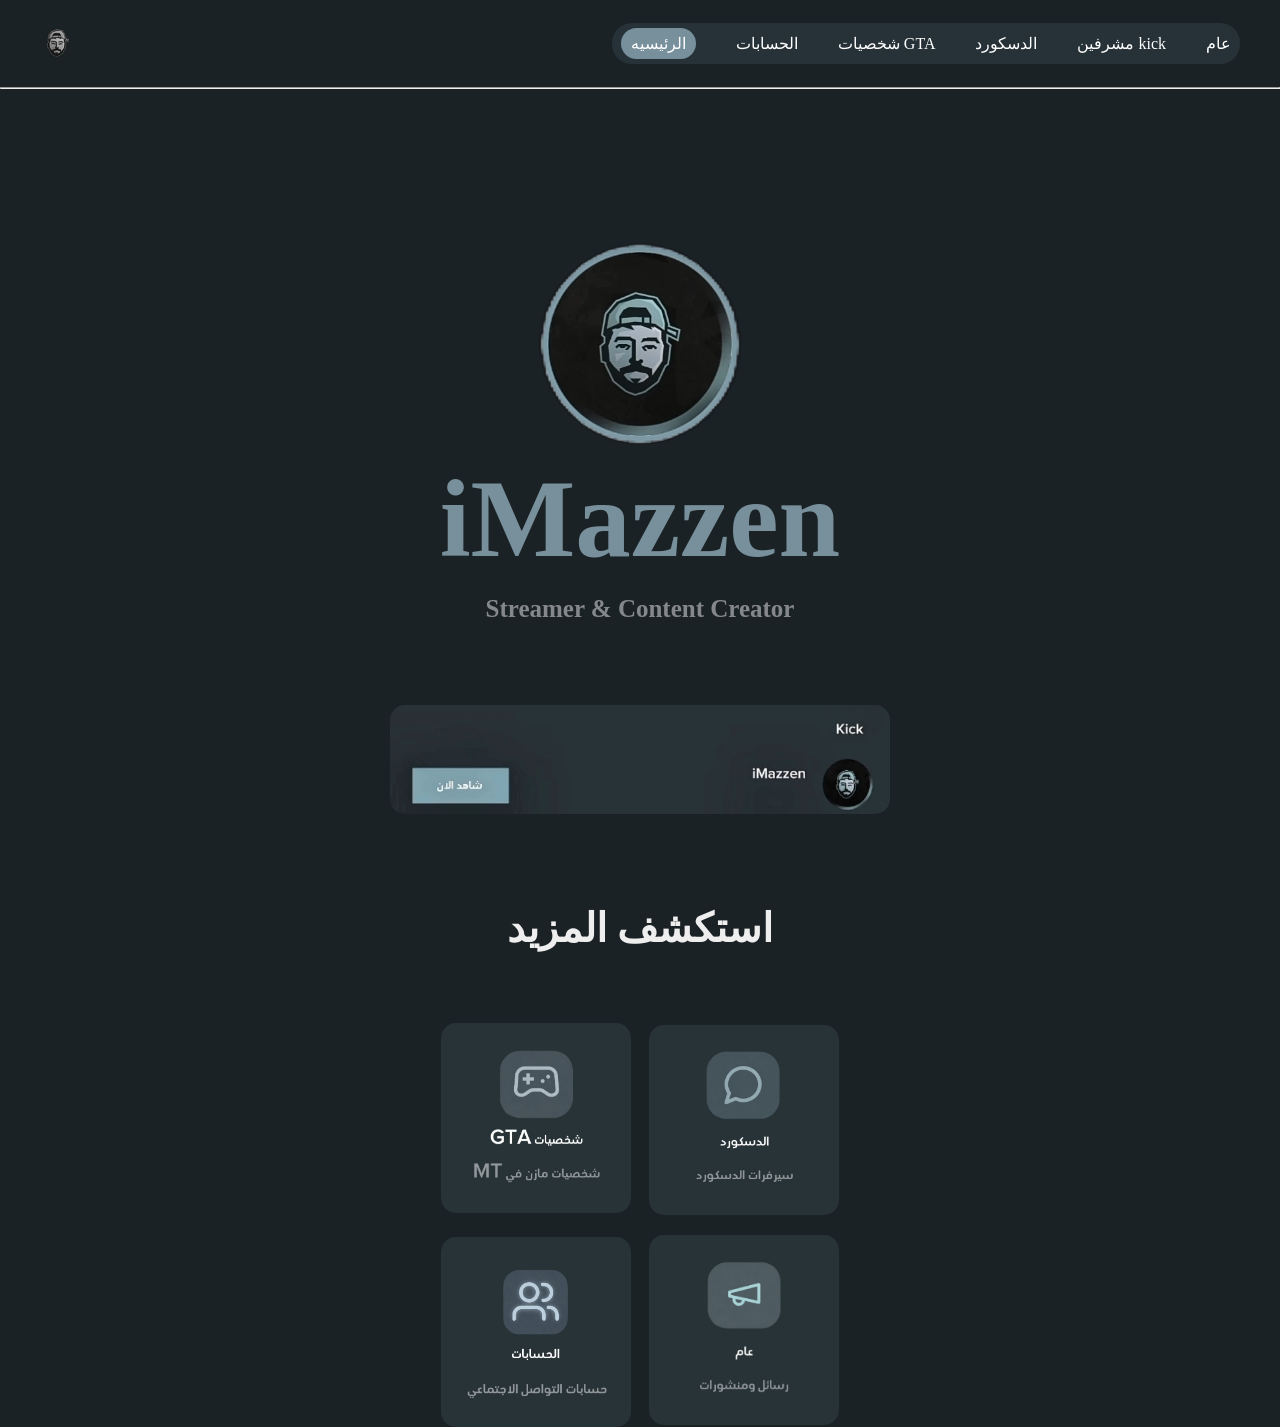
==== commit 92601647: "Add files via upload" ====
--- a/index.html
+++ b/index.html
@@ -10,8 +10,12 @@
     <div class="container"></div>
     <header>
       <img src="images/hh.png" alt="MusaabK99 logo" />
+     
       <meta name="viewport" content="width=device-width, initial-scale=1.0" />
-      
+       <div class="humburger">
+          <i class="fa-solid fa-bars"></i>
+          <i class="fa-solid fa-xmark"></i>
+      </div>
       <nav class="navigation">
         <ul>
           <li><a href ="index.html" class="active">الرئيسيه</a></li>
--- a/styles.css
+++ b/styles.css
@@ -8,6 +8,41 @@
 
 }
 
+  .humburger {
+    display: block;
+  }
+
+header {
+  position: relative;
+}
+.menu-btn {
+  font-size: 28px;
+  cursor: pointer;
+  color: white;
+}
+.menu {
+  display: none;
+  position: absolute;
+  top: 50px;
+  right: 0;
+  background: #111;
+  width: 200px;
+  border-radius: 10px;
+  padding: 10px;
+}
+.menu a {
+  display: block;
+  color: #00adb5;
+  text-decoration: none;
+  padding: 10px;
+}
+.menu a :hover {
+  background: #648ea3;
+  border-radius: 5px;
+}
+.menu.active{
+  display: block;
+}
 .image-wrapper {
   display: inline-block;
   position: relative;
@@ -45,6 +80,10 @@
 ::-webkit-scrollbar-track {
   background: #ffffff00;
 }.header {
+  display: flex;
+  gap: 15px;
+  flex-wrap: nowrap;
+  white-space: nowrap;
     padding: 0 3rem;
     position: relative;
   }
@@ -149,8 +188,8 @@
  justify-content: space-between;
  align-items: center;
  margin: 12rem auto;
- max-width: 600px;
-  width: 1000rem;
+ max-width: 400px;
+  width: 500rem;
  
 }
 .uu {
@@ -166,7 +205,7 @@
  justify-content: space-between;
  align-items: center;
  margin: 12rem auto;
- max-width: 400px;
+ max-width: 300px;
   width: 150rem;
  
 }
@@ -392,7 +431,7 @@
  display: flex;
  justify-content: space-between;
  align-items: center;
- margin: -70rem auto;
+ margin: -95rem auto;
  max-width: 500px;
   width: 190px;
   transform: translateX(6.5rem);
@@ -414,10 +453,10 @@
  display: flex;
  justify-content: space-between;
  align-items: center;
- margin: -69.9rem auto;
+ margin: -81.5rem auto;
  max-width: 500px;
   width: 190px;
-  transform: translateX(-19.5rem);
+  transform: translateX(-6.5rem);
 }
 .GG {
   border-radius: 15px;
@@ -431,7 +470,7 @@
   display: flex;
  justify-content: space-between;
  align-items: center;
- margin: 58.2rem auto;
+ margin: 83rem auto;
  max-width: px;
   width: 190px;
   transform: translateX(-6.5rem);
@@ -445,16 +484,13 @@
   box-shadow: 0 0 15px #648ea3, 0 0 30px #6b9cb4;
 }
 .tu {
-  display: flex;
+   display: flex;
  justify-content: space-between;
  align-items: center;
- margin: 58rem auto;
- max-width: px;
+ margin: 70rem auto;
+ max-width: 500px;
   width: 190px;
-  transform: translateX(19.5rem);
-
-
-  
+  transform: translateX(6.5rem);
 }
 .tu {
   border-radius: 15px;
@@ -527,6 +563,10 @@
     width: 500px;
 }
 .vv {
+  display: flex;
+  gap: 15px;
+  flex-wrap: nowrap;
+  white-space: nowrap;
   color: #eeeeee81;
  position: absolute;
   top: 888;
@@ -542,7 +582,10 @@
     font-size: 25px;
 }
 .y2 {
-  
+  display: flex;
+  gap: 15px;
+  flex-wrap: nowrap;
+  white-space: nowrap;
   color: #eeeeeede;
  position: absolute;
   top: 888;
@@ -558,6 +601,10 @@
     font-size: 25px;
 }
 .y1 {
+  display: flex;
+  gap: 15px;
+  flex-wrap: nowrap;
+  white-space: nowrap;
  color: #78909c;
  position: absolute;
   top: 888;
@@ -567,12 +614,15 @@
   height: auto;
  margin-top: 5px;
   min-height: vh;
- top: 90px;
-    height: auto;
-    
-    font-size: 80px;
+ top: 120px;
+    height: auto;
+    font-size: 50px;
 }
 .ff {
+  display: flex;
+  gap: 15px;
+  flex-wrap: nowrap;
+  white-space: nowrap;
  color: #eeeeee;
  position: absolute;
   top: 888;
@@ -588,6 +638,10 @@
     font-size: 40px;
 }
 .ii {
+  display: flex;
+  gap: 15px;
+  flex-wrap: nowrap;
+  white-space: nowrap;
   color: #78909c;
  position: absolute;
   top: 888;
@@ -932,8 +986,3 @@
 }
 
 
-@media script and (max-width: 900px) {
-  body {
-    background: #ff0000;
-  }
-}
